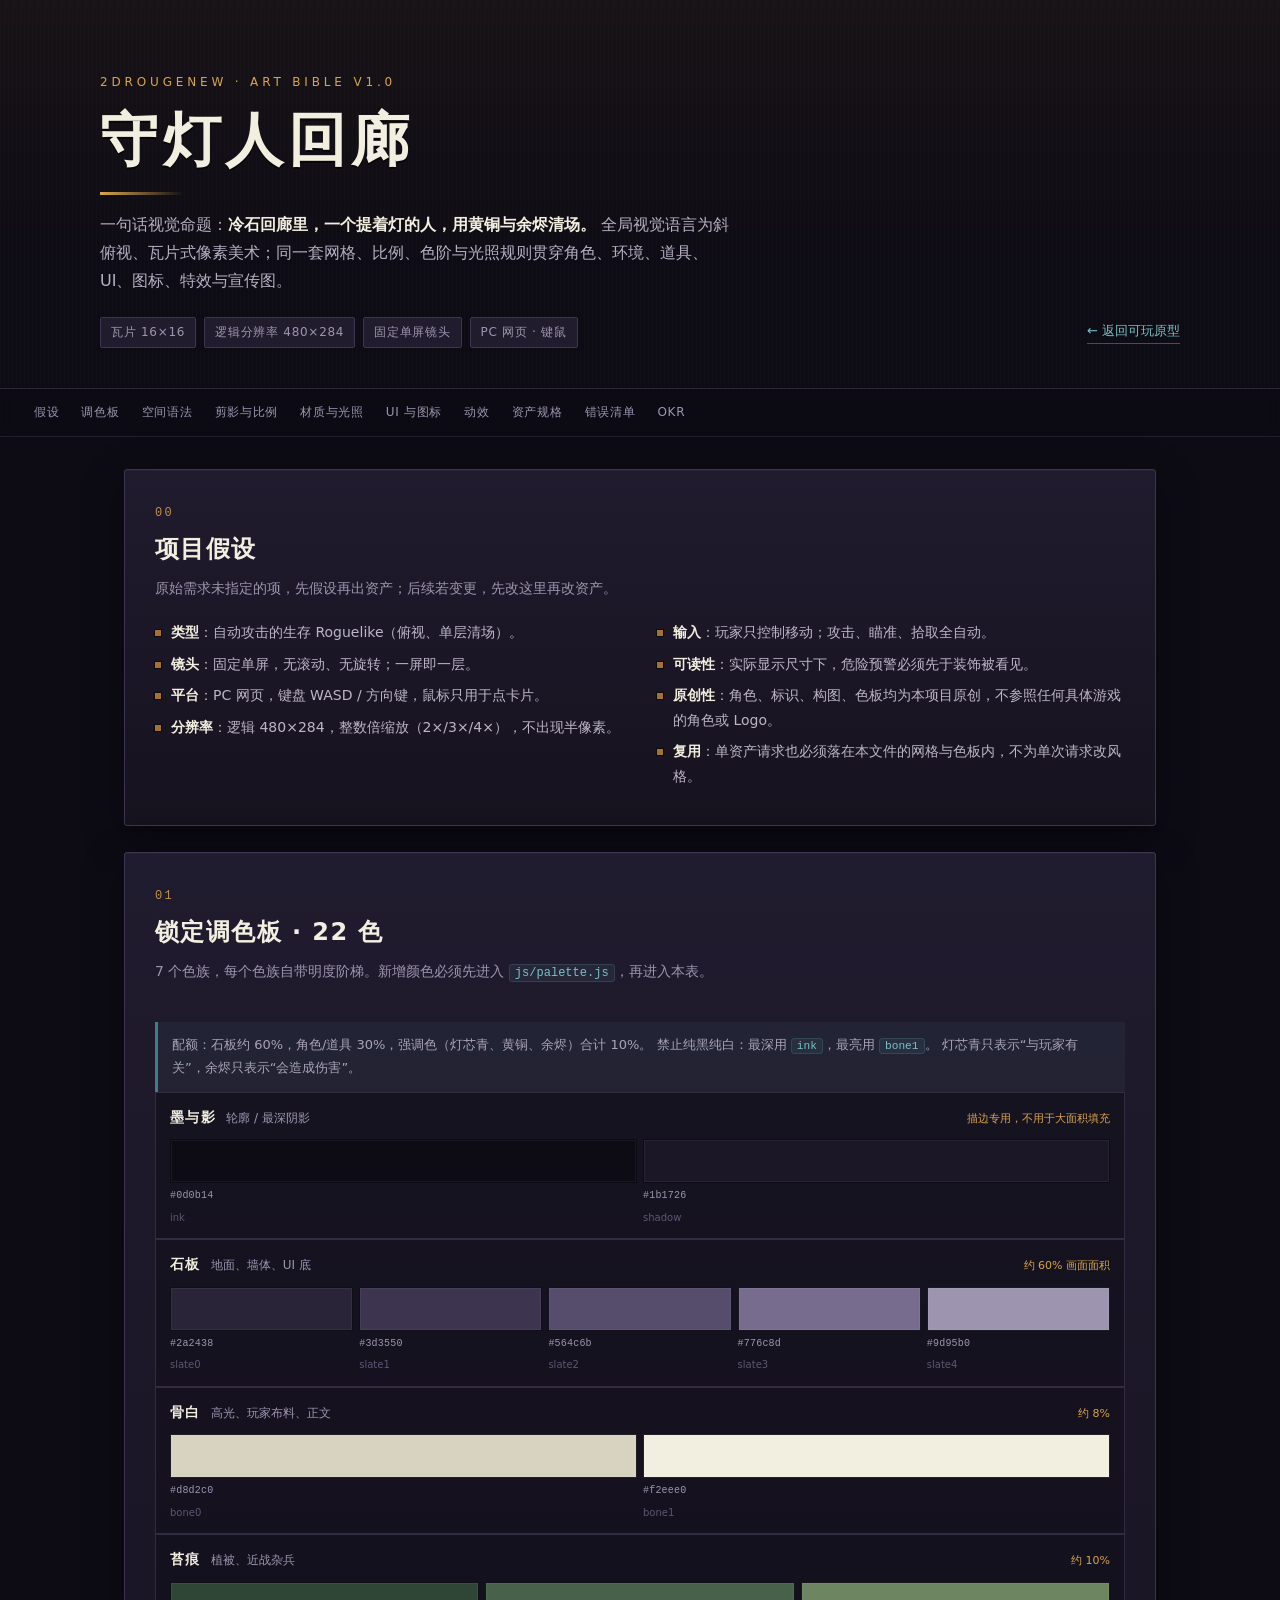
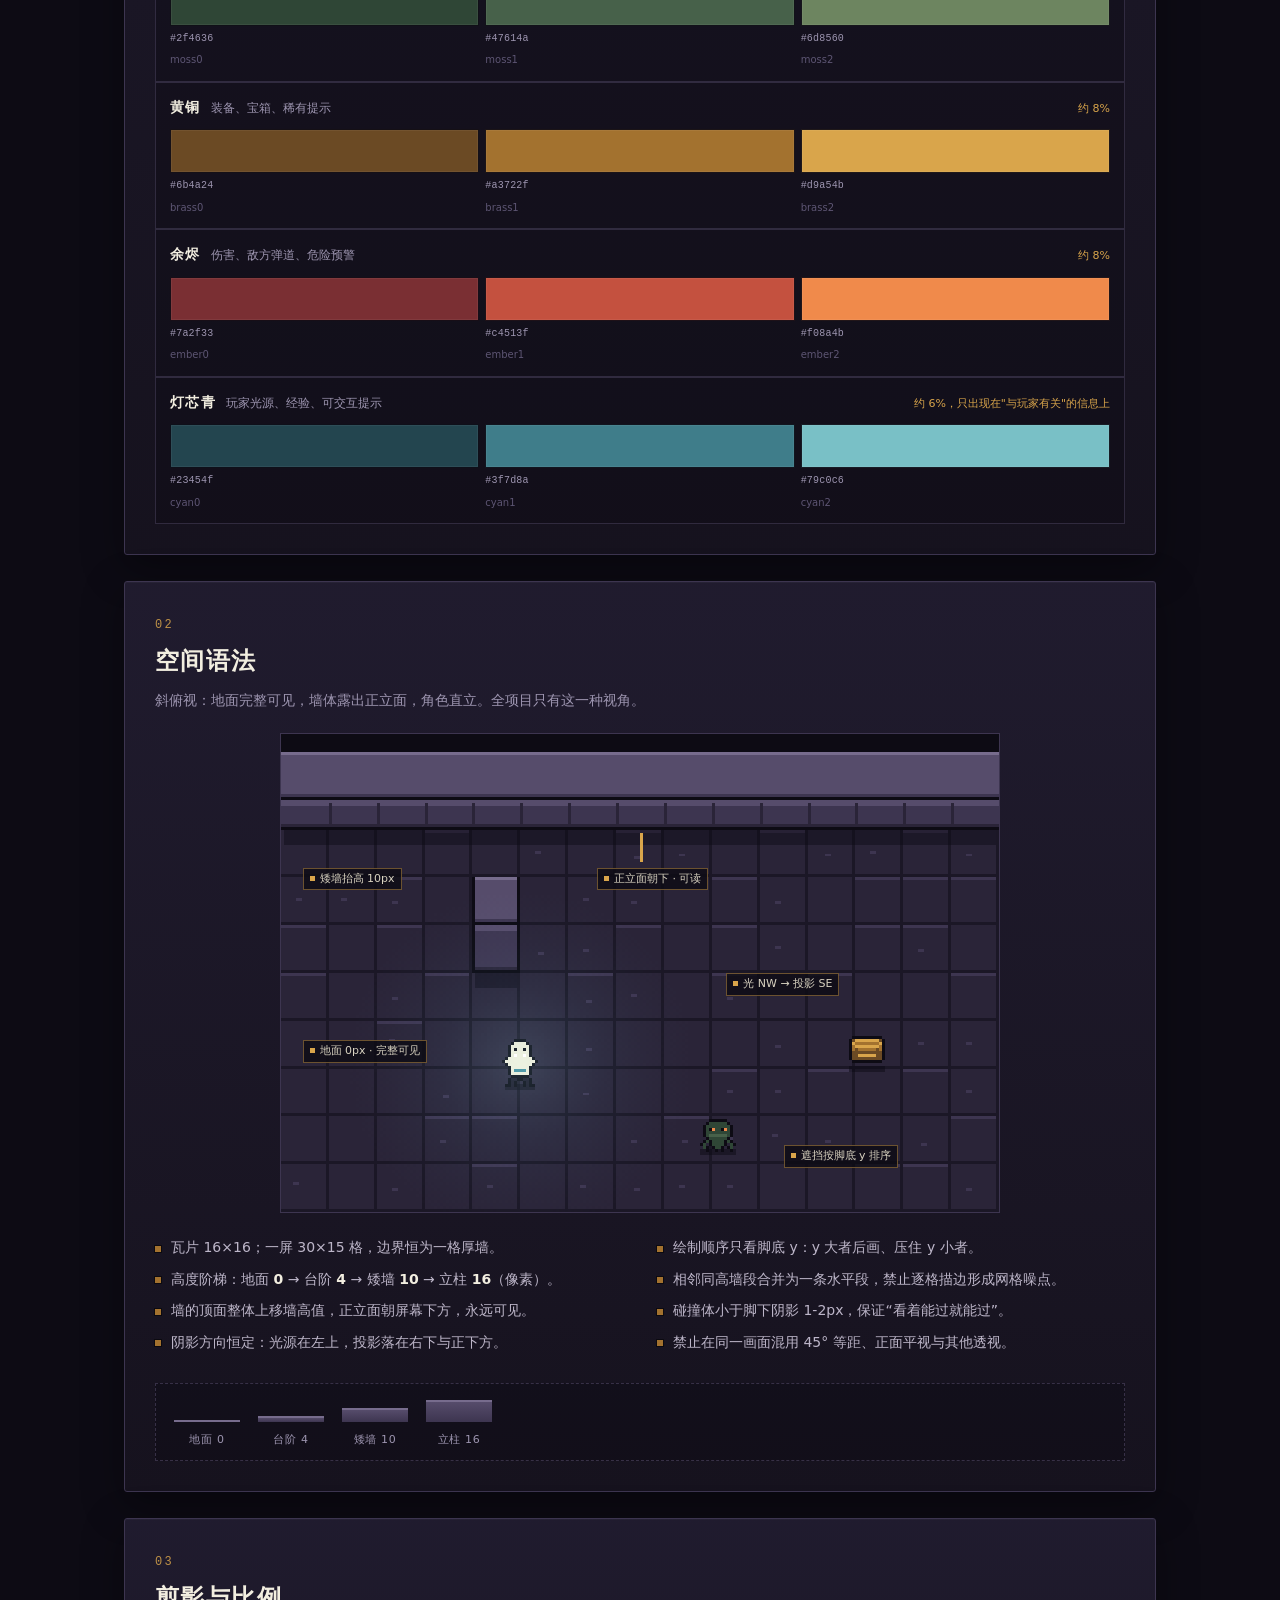
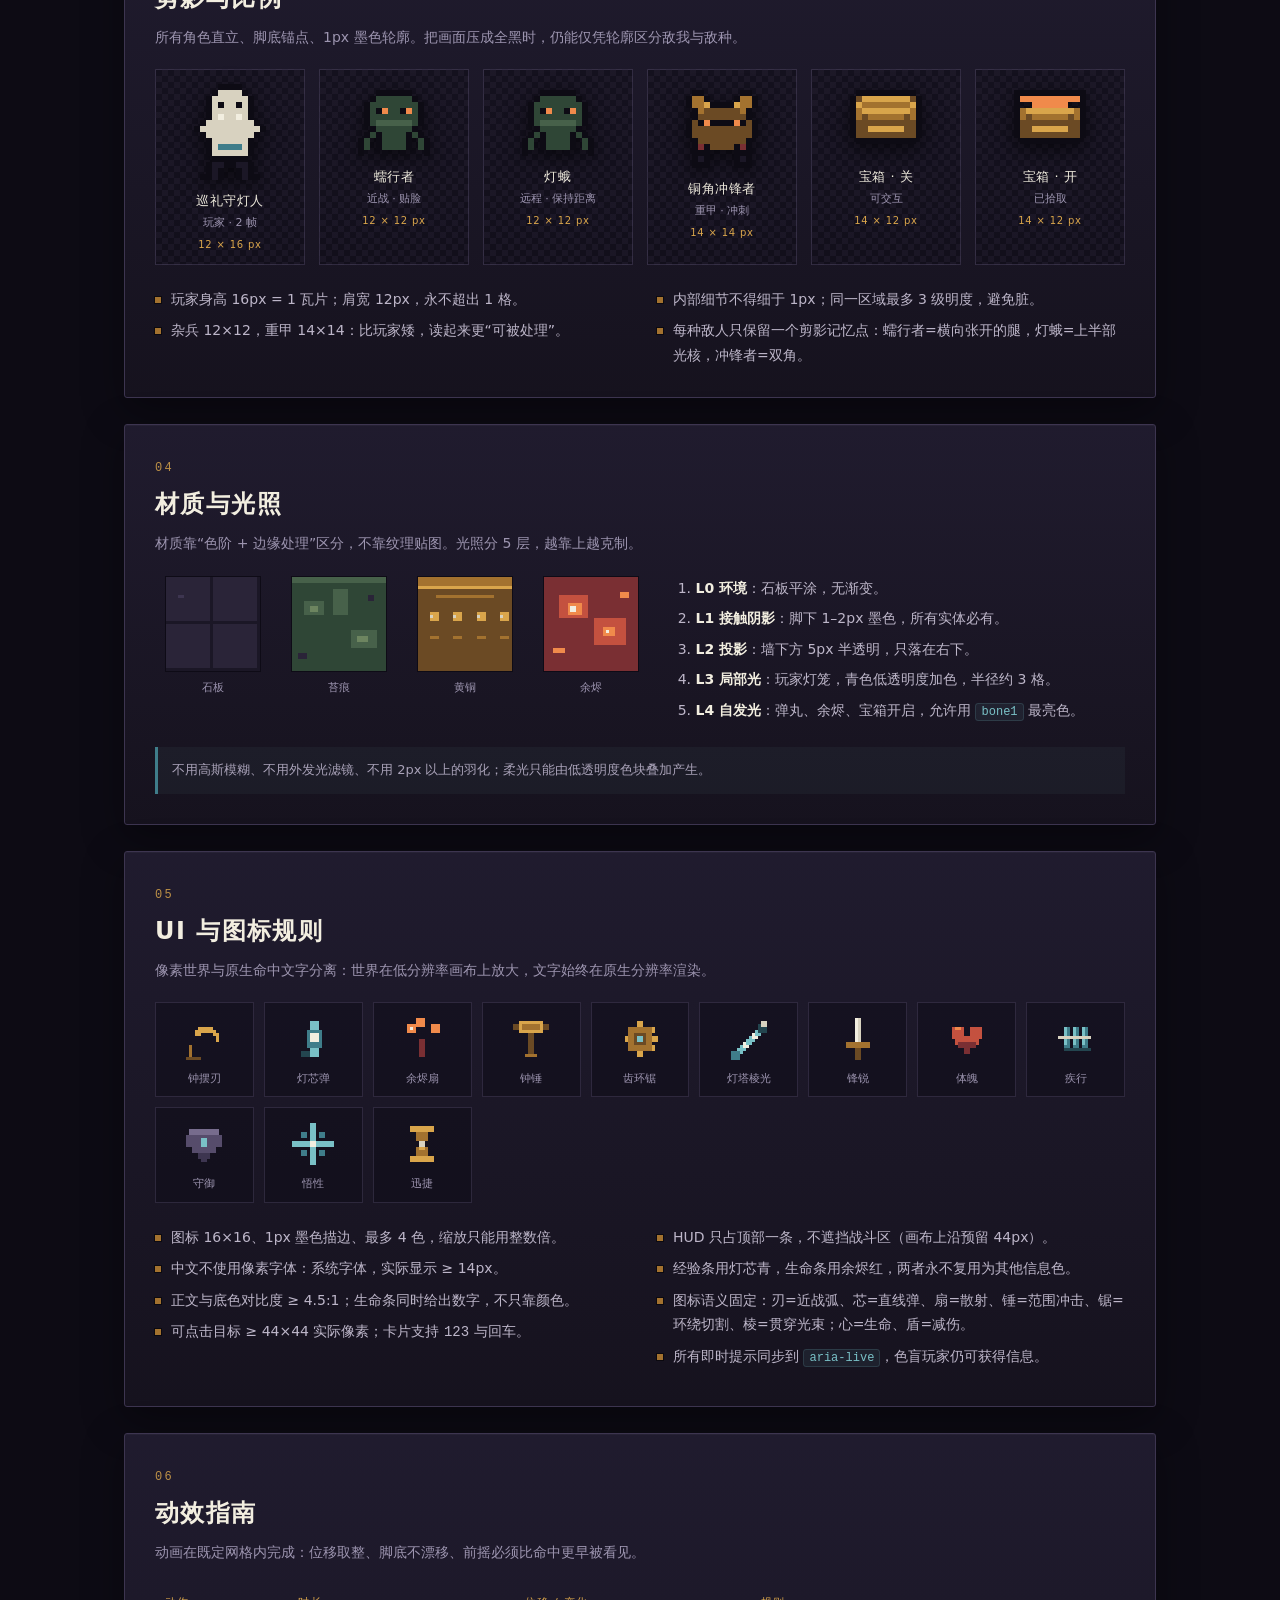
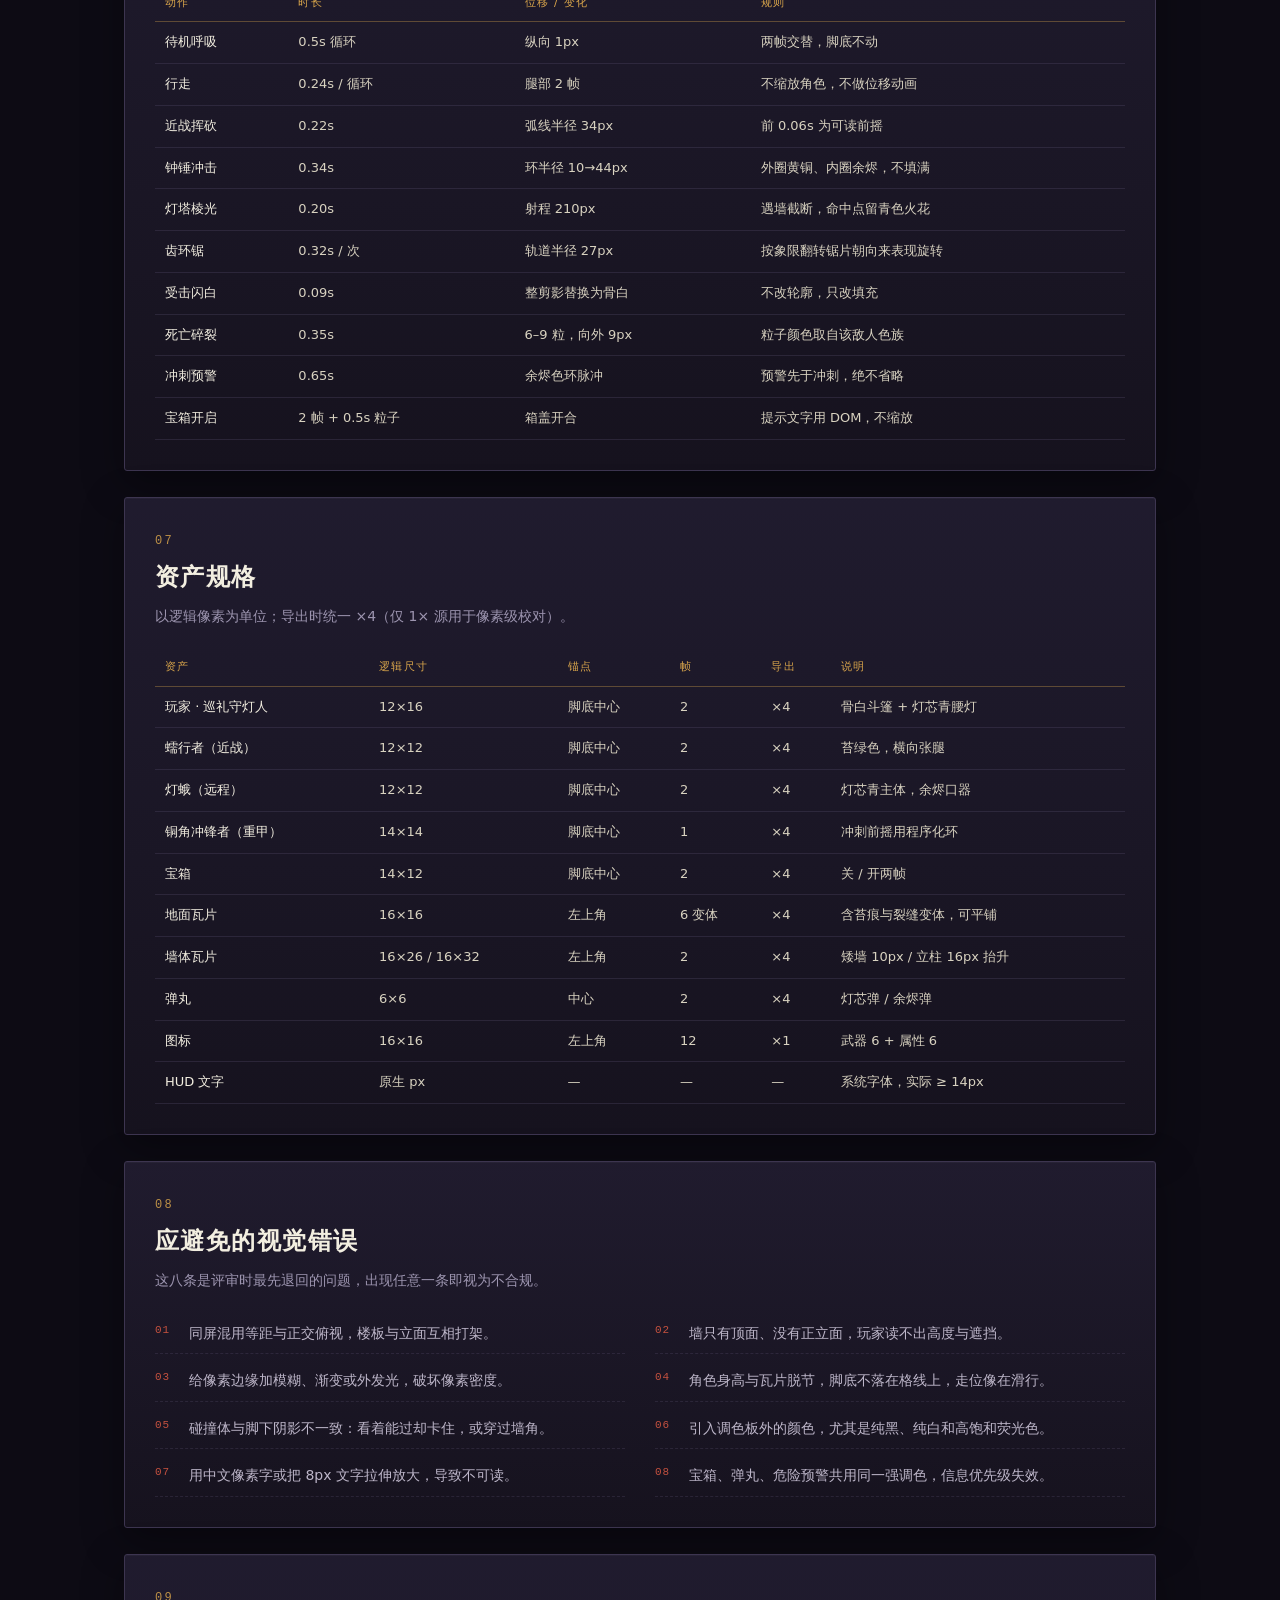
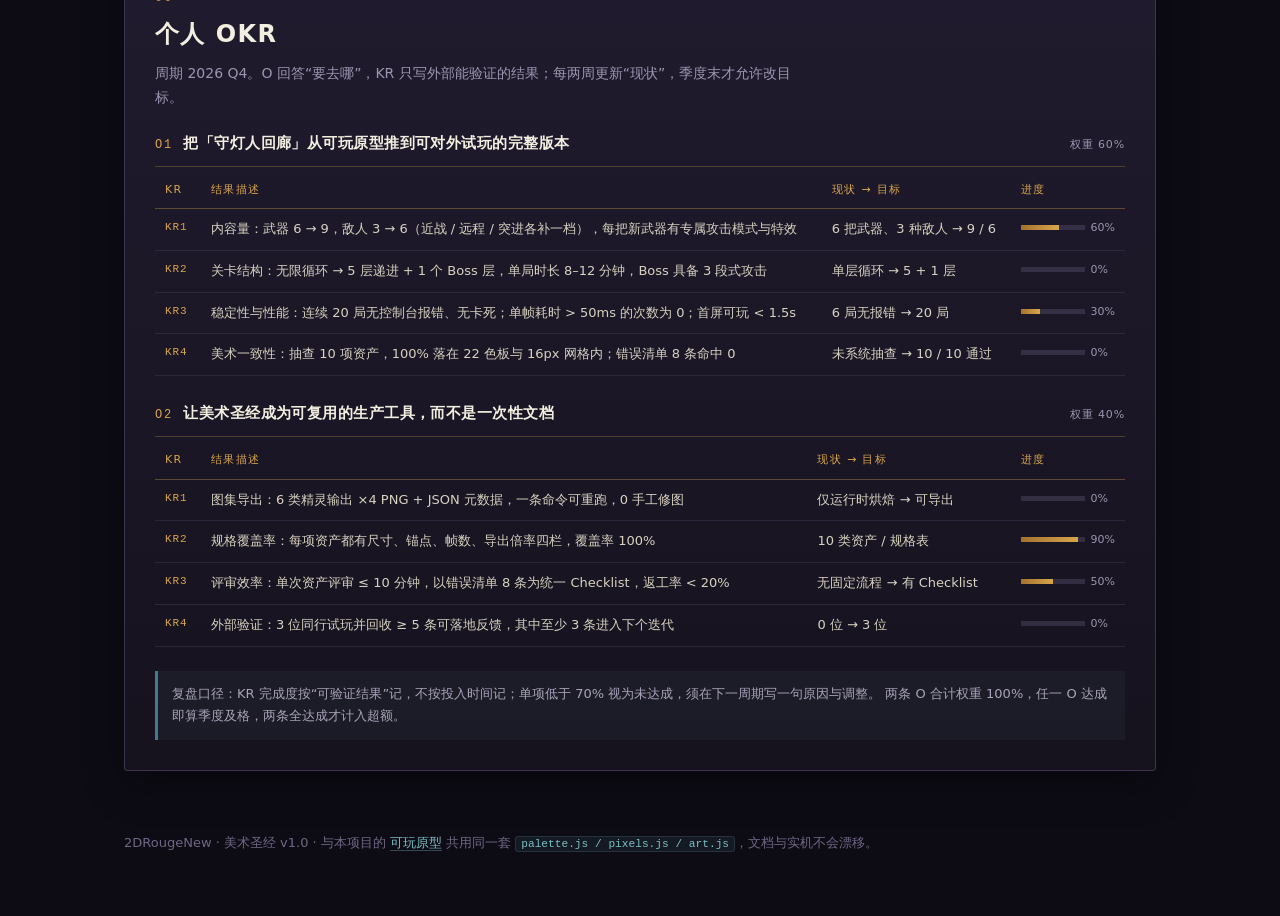
==== art-bible.html @ 60a331b7 "首版：守灯人回廊可玩原型与美术圣经 原生 Canvas 实现的斜俯视像素 Roguelike 原型，含 6 种武器、3 类敌人、 经验三选一、宝箱换武器与清场过关；美术圣经页面与实机共用同一套 pal" ====
<!DOCTYPE html>
<html lang="zh-CN">
<head>
<meta charset="utf-8">
<meta name="viewport" content="width=device-width,initial-scale=1">
<title>2DRougeNew · 美术圣经 v1.0</title>
<link rel="stylesheet" href="bible.css">
</head>
<body>
<header class="hero">
  <div class="hero-inner">
    <p class="eyebrow">2DRougeNew · Art Bible v1.0</p>
    <h1>守灯人回廊</h1>
    <p class="lede">
      一句话视觉命题：<b>冷石回廊里，一个提着灯的人，用黄铜与余烬清场。</b>
      全局视觉语言为斜俯视、瓦片式像素美术；同一套网格、比例、色阶与光照规则贯穿角色、环境、道具、UI、图标、特效与宣传图。
    </p>
    <div class="hero-meta">
      <span>瓦片 16×16</span>
      <span>逻辑分辨率 480×284</span>
      <span>固定单屏镜头</span>
      <span>PC 网页 · 键鼠</span>
      <a href="index.html">← 返回可玩原型</a>
    </div>
  </div>
</header>

<nav class="toc">
  <a href="#assume">假设</a>
  <a href="#palette">调色板</a>
  <a href="#space">空间语法</a>
  <a href="#silhouette">剪影与比例</a>
  <a href="#material">材质与光照</a>
  <a href="#ui">UI 与图标</a>
  <a href="#motion">动效</a>
  <a href="#spec">资产规格</a>
  <a href="#avoid">错误清单</a>
  <a href="#okr">OKR</a>
</nav>

<main>

<section id="assume" class="card">
  <header class="sec-head">
    <span class="num">00</span>
    <h2>项目假设</h2>
    <p>原始需求未指定的项，先假设再出资产；后续若变更，先改这里再改资产。</p>
  </header>
  <div class="grid2">
    <ul class="rules">
      <li><b>类型</b>：自动攻击的生存 Roguelike（俯视、单层清场）。</li>
      <li><b>镜头</b>：固定单屏，无滚动、无旋转；一屏即一层。</li>
      <li><b>平台</b>：PC 网页，键盘 WASD / 方向键，鼠标只用于点卡片。</li>
      <li><b>分辨率</b>：逻辑 480×284，整数倍缩放（2×/3×/4×），不出现半像素。</li>
    </ul>
    <ul class="rules">
      <li><b>输入</b>：玩家只控制移动；攻击、瞄准、拾取全自动。</li>
      <li><b>可读性</b>：实际显示尺寸下，危险预警必须先于装饰被看见。</li>
      <li><b>原创性</b>：角色、标识、构图、色板均为本项目原创，不参照任何具体游戏的角色或 Logo。</li>
      <li><b>复用</b>：单资产请求也必须落在本文件的网格与色板内，不为单次请求改风格。</li>
    </ul>
  </div>
</section>

<section id="palette" class="card">
  <header class="sec-head">
    <span class="num">01</span>
    <h2>锁定调色板 · 22 色</h2>
    <p>7 个色族，每个色族自带明度阶梯。新增颜色必须先进入 <code>js/palette.js</code>，再进入本表。</p>
  </header>
  <div id="palette" class="palette"></div>
  <p class="note">
    配额：石板约 60%，角色/道具 30%，强调色（灯芯青、黄铜、余烬）合计 10%。
    禁止纯黑纯白：最深用 <code>ink</code>，最亮用 <code>bone1</code>。
    灯芯青只表示“与玩家有关”，余烬只表示“会造成伤害”。
  </p>
</section>

<section id="space" class="card">
  <header class="sec-head">
    <span class="num">02</span>
    <h2>空间语法</h2>
    <p>斜俯视：地面完整可见，墙体露出正立面，角色直立。全项目只有这一种视角。</p>
  </header>
  <div class="figure">
    <canvas id="scene" width="240" height="160"></canvas>
    <span class="anno" style="left:3%;top:28%">矮墙抬高 10px</span>
    <span class="anno" style="left:44%;top:28%">正立面朝下 · 可读</span>
    <span class="anno" style="left:62%;top:50%">光 NW → 投影 SE</span>
    <span class="anno" style="left:70%;top:86%">遮挡按脚底 y 排序</span>
    <span class="anno" style="left:3%;top:64%">地面 0px · 完整可见</span>
  </div>
  <div class="grid2">
    <ul class="rules">
      <li>瓦片 16×16；一屏 30×15 格，边界恒为一格厚墙。</li>
      <li>高度阶梯：地面 <b>0</b> → 台阶 <b>4</b> → 矮墙 <b>10</b> → 立柱 <b>16</b>（像素）。</li>
      <li>墙的顶面整体上移墙高值，正立面朝屏幕下方，永远可见。</li>
      <li>阴影方向恒定：光源在左上，投影落在右下与正下方。</li>
    </ul>
    <ul class="rules">
      <li>绘制顺序只看脚底 y：y 大者后画、压住 y 小者。</li>
      <li>相邻同高墙段合并为一条水平段，禁止逐格描边形成网格噪点。</li>
      <li>碰撞体小于脚下阴影 1-2px，保证“看着能过就能过”。</li>
      <li>禁止在同一画面混用 45° 等距、正面平视与其他透视。</li>
    </ul>
  </div>
  <div class="ladder" aria-label="高度阶梯示意">
    <div class="step"><i style="height:2px"></i><b>地面 0</b></div>
    <div class="step"><i style="height:6px"></i><b>台阶 4</b></div>
    <div class="step"><i style="height:14px"></i><b>矮墙 10</b></div>
    <div class="step"><i style="height:22px"></i><b>立柱 16</b></div>
  </div>
</section>

<section id="silhouette" class="card">
  <header class="sec-head">
    <span class="num">03</span>
    <h2>剪影与比例</h2>
    <p>所有角色直立、脚底锚点、1px 墨色轮廓。把画面压成全黑时，仍能仅凭轮廓区分敌我与敌种。</p>
  </header>
  <div id="sprites" class="sprite-grid"></div>
  <ul class="rules two-col">
    <li>玩家身高 16px = 1 瓦片；肩宽 12px，永不超出 1 格。</li>
    <li>杂兵 12×12，重甲 14×14：比玩家矮，读起来更“可被处理”。</li>
    <li>内部细节不得细于 1px；同一区域最多 3 级明度，避免脏。</li>
    <li>每种敌人只保留一个剪影记忆点：蠕行者=横向张开的腿，灯蛾=上半部光核，冲锋者=双角。</li>
  </ul>
</section>

<section id="material" class="card">
  <header class="sec-head">
    <span class="num">04</span>
    <h2>材质与光照</h2>
    <p>材质靠“色阶 + 边缘处理”区分，不靠纹理贴图。光照分 5 层，越靠上越克制。</p>
  </header>
  <div class="mat-row">
    <div id="materials" class="mat-grid"></div>
    <ol class="light-stack">
      <li><b>L0 环境</b>：石板平涂，无渐变。</li>
      <li><b>L1 接触阴影</b>：脚下 1–2px 墨色，所有实体必有。</li>
      <li><b>L2 投影</b>：墙下方 5px 半透明，只落在右下。</li>
      <li><b>L3 局部光</b>：玩家灯笼，青色低透明度加色，半径约 3 格。</li>
      <li><b>L4 自发光</b>：弹丸、余烬、宝箱开启，允许用 <code>bone1</code> 最亮色。</li>
    </ol>
  </div>
  <p class="note">不用高斯模糊、不用外发光滤镜、不用 2px 以上的羽化；柔光只能由低透明度色块叠加产生。</p>
</section>

<section id="ui" class="card">
  <header class="sec-head">
    <span class="num">05</span>
    <h2>UI 与图标规则</h2>
    <p>像素世界与原生命中文字分离：世界在低分辨率画布上放大，文字始终在原生分辨率渲染。</p>
  </header>
  <div id="icons" class="icon-grid"></div>
  <div class="grid2">
    <ul class="rules">
      <li>图标 16×16、1px 墨色描边、最多 4 色，缩放只能用整数倍。</li>
      <li>中文不使用像素字体：系统字体，实际显示 ≥ 14px。</li>
      <li>正文与底色对比度 ≥ 4.5:1；生命条同时给出数字，不只靠颜色。</li>
      <li>可点击目标 ≥ 44×44 实际像素；卡片支持 <kbd>1</kbd><kbd>2</kbd><kbd>3</kbd> 与回车。</li>
    </ul>
    <ul class="rules">
      <li>HUD 只占顶部一条，不遮挡战斗区（画布上沿预留 44px）。</li>
      <li>经验条用灯芯青，生命条用余烬红，两者永不复用为其他信息色。</li>
      <li>图标语义固定：刃=近战弧、芯=直线弹、扇=散射、锤=范围冲击、锯=环绕切割、棱=贯穿光束；心=生命、盾=减伤。</li>
      <li>所有即时提示同步到 <code>aria-live</code>，色盲玩家仍可获得信息。</li>
    </ul>
  </div>
</section>

<section id="motion" class="card">
  <header class="sec-head">
    <span class="num">06</span>
    <h2>动效指南</h2>
    <p>动画在既定网格内完成：位移取整、脚底不漂移、前摇必须比命中更早被看见。</p>
  </header>
  <table class="tbl">
    <thead><tr><th>动作</th><th>时长</th><th>位移 / 变化</th><th>规则</th></tr></thead>
    <tbody>
      <tr><td>待机呼吸</td><td>0.5s 循环</td><td>纵向 1px</td><td>两帧交替，脚底不动</td></tr>
      <tr><td>行走</td><td>0.24s / 循环</td><td>腿部 2 帧</td><td>不缩放角色，不做位移动画</td></tr>
      <tr><td>近战挥砍</td><td>0.22s</td><td>弧线半径 34px</td><td>前 0.06s 为可读前摇</td></tr>
      <tr><td>钟锤冲击</td><td>0.34s</td><td>环半径 10→44px</td><td>外圈黄铜、内圈余烬，不填满</td></tr>
      <tr><td>灯塔棱光</td><td>0.20s</td><td>射程 210px</td><td>遇墙截断，命中点留青色火花</td></tr>
      <tr><td>齿环锯</td><td>0.32s / 次</td><td>轨道半径 27px</td><td>按象限翻转锯片朝向来表现旋转</td></tr>
      <tr><td>受击闪白</td><td>0.09s</td><td>整剪影替换为骨白</td><td>不改轮廓，只改填充</td></tr>
      <tr><td>死亡碎裂</td><td>0.35s</td><td>6–9 粒，向外 9px</td><td>粒子颜色取自该敌人色族</td></tr>
      <tr><td>冲刺预警</td><td>0.65s</td><td>余烬色环脉冲</td><td>预警先于冲刺，绝不省略</td></tr>
      <tr><td>宝箱开启</td><td>2 帧 + 0.5s 粒子</td><td>箱盖开合</td><td>提示文字用 DOM，不缩放</td></tr>
    </tbody>
  </table>
</section>

<section id="spec" class="card">
  <header class="sec-head">
    <span class="num">07</span>
    <h2>资产规格</h2>
    <p>以逻辑像素为单位；导出时统一 ×4（仅 1× 源用于像素级校对）。</p>
  </header>
  <table class="tbl">
    <thead><tr><th>资产</th><th>逻辑尺寸</th><th>锚点</th><th>帧</th><th>导出</th><th>说明</th></tr></thead>
    <tbody>
      <tr><td>玩家 · 巡礼守灯人</td><td>12×16</td><td>脚底中心</td><td>2</td><td>×4</td><td>骨白斗篷 + 灯芯青腰灯</td></tr>
      <tr><td>蠕行者（近战）</td><td>12×12</td><td>脚底中心</td><td>2</td><td>×4</td><td>苔绿色，横向张腿</td></tr>
      <tr><td>灯蛾（远程）</td><td>12×12</td><td>脚底中心</td><td>2</td><td>×4</td><td>灯芯青主体，余烬口器</td></tr>
      <tr><td>铜角冲锋者（重甲）</td><td>14×14</td><td>脚底中心</td><td>1</td><td>×4</td><td>冲刺前摇用程序化环</td></tr>
      <tr><td>宝箱</td><td>14×12</td><td>脚底中心</td><td>2</td><td>×4</td><td>关 / 开两帧</td></tr>
      <tr><td>地面瓦片</td><td>16×16</td><td>左上角</td><td>6 变体</td><td>×4</td><td>含苔痕与裂缝变体，可平铺</td></tr>
      <tr><td>墙体瓦片</td><td>16×26 / 16×32</td><td>左上角</td><td>2</td><td>×4</td><td>矮墙 10px / 立柱 16px 抬升</td></tr>
      <tr><td>弹丸</td><td>6×6</td><td>中心</td><td>2</td><td>×4</td><td>灯芯弹 / 余烬弹</td></tr>
      <tr><td>图标</td><td>16×16</td><td>左上角</td><td>12</td><td>×1</td><td>武器 6 + 属性 6</td></tr>
      <tr><td>HUD 文字</td><td>原生 px</td><td>—</td><td>—</td><td>—</td><td>系统字体，实际 ≥ 14px</td></tr>
    </tbody>
  </table>
</section>

<section id="avoid" class="card">
  <header class="sec-head">
    <span class="num">08</span>
    <h2>应避免的视觉错误</h2>
    <p>这八条是评审时最先退回的问题，出现任意一条即视为不合规。</p>
  </header>
  <ol class="bad">
    <li>同屏混用等距与正交俯视，楼板与立面互相打架。</li>
    <li>墙只有顶面、没有正立面，玩家读不出高度与遮挡。</li>
    <li>给像素边缘加模糊、渐变或外发光，破坏像素密度。</li>
    <li>角色身高与瓦片脱节，脚底不落在格线上，走位像在滑行。</li>
    <li>碰撞体与脚下阴影不一致：看着能过却卡住，或穿过墙角。</li>
    <li>引入调色板外的颜色，尤其是纯黑、纯白和高饱和荧光色。</li>
    <li>用中文像素字或把 8px 文字拉伸放大，导致不可读。</li>
    <li>宝箱、弹丸、危险预警共用同一强调色，信息优先级失效。</li>
  </ol>
</section>

<section id="okr" class="card">
  <header class="sec-head">
    <span class="num">09</span>
    <h2>个人 OKR</h2>
    <p>周期 2026 Q4。O 回答“要去哪”，KR 只写外部能验证的结果；每两周更新“现状”，季度末才允许改目标。</p>
  </header>

  <div class="okr">
    <div class="okr-head">
      <span class="okr-o">O1</span>
      <h3>把「守灯人回廊」从可玩原型推到可对外试玩的完整版本</h3>
      <span class="okr-w">权重 60%</span>
    </div>
    <table class="tbl">
      <thead><tr><th>KR</th><th>结果描述</th><th>现状 → 目标</th><th>进度</th></tr></thead>
      <tbody>
        <tr>
          <td>KR1</td>
          <td>内容量：武器 6 → 9，敌人 3 → 6（近战 / 远程 / 突进各补一档），每把新武器有专属攻击模式与特效</td>
          <td>6 把武器、3 种敌人 → 9 / 6</td>
          <td><span class="bar"><i style="width:60%"></i></span>60%</td>
        </tr>
        <tr>
          <td>KR2</td>
          <td>关卡结构：无限循环 → 5 层递进 + 1 个 Boss 层，单局时长 8–12 分钟，Boss 具备 3 段式攻击</td>
          <td>单层循环 → 5 + 1 层</td>
          <td><span class="bar"><i style="width:0%"></i></span>0%</td>
        </tr>
        <tr>
          <td>KR3</td>
          <td>稳定性与性能：连续 20 局无控制台报错、无卡死；单帧耗时 &gt; 50ms 的次数为 0；首屏可玩 &lt; 1.5s</td>
          <td>6 局无报错 → 20 局</td>
          <td><span class="bar"><i style="width:30%"></i></span>30%</td>
        </tr>
        <tr>
          <td>KR4</td>
          <td>美术一致性：抽查 10 项资产，100% 落在 22 色板与 16px 网格内；错误清单 8 条命中 0</td>
          <td>未系统抽查 → 10 / 10 通过</td>
          <td><span class="bar"><i style="width:0%"></i></span>0%</td>
        </tr>
      </tbody>
    </table>
  </div>

  <div class="okr">
    <div class="okr-head">
      <span class="okr-o">O2</span>
      <h3>让美术圣经成为可复用的生产工具，而不是一次性文档</h3>
      <span class="okr-w">权重 40%</span>
    </div>
    <table class="tbl">
      <thead><tr><th>KR</th><th>结果描述</th><th>现状 → 目标</th><th>进度</th></tr></thead>
      <tbody>
        <tr>
          <td>KR1</td>
          <td>图集导出：6 类精灵输出 ×4 PNG + JSON 元数据，一条命令可重跑，0 手工修图</td>
          <td>仅运行时烘焙 → 可导出</td>
          <td><span class="bar"><i style="width:0%"></i></span>0%</td>
        </tr>
        <tr>
          <td>KR2</td>
          <td>规格覆盖率：每项资产都有尺寸、锚点、帧数、导出倍率四栏，覆盖率 100%</td>
          <td>10 类资产 / 规格表</td>
          <td><span class="bar"><i style="width:90%"></i></span>90%</td>
        </tr>
        <tr>
          <td>KR3</td>
          <td>评审效率：单次资产评审 ≤ 10 分钟，以错误清单 8 条为统一 Checklist，返工率 &lt; 20%</td>
          <td>无固定流程 → 有 Checklist</td>
          <td><span class="bar"><i style="width:50%"></i></span>50%</td>
        </tr>
        <tr>
          <td>KR4</td>
          <td>外部验证：3 位同行试玩并回收 ≥ 5 条可落地反馈，其中至少 3 条进入下个迭代</td>
          <td>0 位 → 3 位</td>
          <td><span class="bar"><i style="width:0%"></i></span>0%</td>
        </tr>
      </tbody>
    </table>
  </div>

  <p class="note">
    复盘口径：KR 完成度按“可验证结果”记，不按投入时间记；单项低于 70% 视为未达成，须在下一周期写一句原因与调整。
    两条 O 合计权重 100%，任一 O 达成即算季度及格，两条全达成才计入超额。
  </p>
</section>

</main>

<footer class="foot">
  <p>2DRougeNew · 美术圣经 v1.0 · 与本项目的 <a href="index.html">可玩原型</a> 共用同一套 <code>palette.js / pixels.js / art.js</code>，文档与实机不会漂移。</p>
</footer>

<script src="js/palette.js"></script>
<script src="js/pixels.js"></script>
<script src="js/art.js"></script>
<script src="js/bible.js"></script>
</body>
</html>
---- bible.css ----
/* 2DRougeNew · 美术圣经样式 */
:root {
  --ink: #0d0b14;
  --shadow: #1b1726;
  --slate0: #2a2438;
  --slate1: #3d3550;
  --slate2: #564c6b;
  --slate3: #776c8d;
  --slate4: #9d95b0;
  --bone0: #d8d2c0;
  --bone1: #f2eee0;
  --moss2: #6d8560;
  --brass0: #6b4a24;
  --brass1: #a3722f;
  --brass2: #d9a54b;
  --ember1: #c4513f;
  --ember2: #f08a4b;
  --cyan1: #3f7d8a;
  --cyan2: #79c0c6;
}

* { box-sizing: border-box; }

html { scroll-behavior: smooth; }

body {
  margin: 0;
  background:
    radial-gradient(1100px 620px at 22% -8%, #241f33 0%, rgba(13, 11, 20, 0) 60%),
    var(--ink);
  color: var(--bone0);
  font-family: "Noto Sans SC", "Microsoft YaHei", "PingFang SC", system-ui, sans-serif;
  font-size: 15px;
  line-height: 1.75;
  -webkit-font-smoothing: antialiased;
}

code {
  font-family: ui-monospace, "SFMono-Regular", Menlo, monospace;
  font-size: 0.86em;
  padding: 1px 5px;
  color: var(--cyan2);
  background: rgba(121, 192, 198, 0.08);
  border: 1px solid rgba(121, 192, 198, 0.16);
  border-radius: 3px;
}

/* ---------------- 头部 ---------------- */
.hero {
  padding: 72px 24px 40px;
  border-bottom: 1px solid rgba(86, 76, 107, 0.35);
  background:
    linear-gradient(180deg, rgba(107, 74, 36, 0.12), rgba(13, 11, 20, 0) 70%),
    repeating-linear-gradient(90deg, rgba(255, 255, 255, 0.012) 0 1px, transparent 1px 4px);
}
.hero-inner { max-width: 1080px; margin: 0 auto; }

.eyebrow {
  margin: 0 0 14px;
  font-size: 12px;
  letter-spacing: 0.32em;
  text-transform: uppercase;
  color: var(--brass2);
}

.hero h1 {
  margin: 0 0 16px;
  font-size: clamp(34px, 6vw, 58px);
  line-height: 1.15;
  letter-spacing: 0.08em;
  color: var(--bone1);
  text-shadow: 0 2px 0 rgba(0, 0, 0, 0.6);
}
.hero h1::after {
  content: "";
  display: block;
  width: 84px;
  height: 3px;
  margin-top: 18px;
  background: linear-gradient(90deg, var(--brass2), rgba(217, 165, 75, 0));
}

.lede {
  max-width: 62ch;
  margin: 0 0 22px;
  font-size: 16px;
  color: #b7b0c4;
}
.lede b { color: var(--bone1); font-weight: 600; }

.hero-meta {
  display: flex;
  flex-wrap: wrap;
  gap: 8px;
  align-items: center;
}
.hero-meta span {
  padding: 4px 10px;
  font-size: 12px;
  letter-spacing: 0.06em;
  color: var(--slate4);
  background: rgba(42, 36, 56, 0.7);
  border: 1px solid var(--slate1);
  border-radius: 2px;
}
.hero-meta a {
  margin-left: auto;
  font-size: 13px;
  color: var(--cyan2);
  text-decoration: none;
  border-bottom: 1px solid rgba(121, 192, 198, 0.4);
}
.hero-meta a:hover { color: var(--bone1); }

/* ---------------- 目录 ---------------- */
.toc {
  position: sticky;
  top: 0;
  z-index: 10;
  display: flex;
  flex-wrap: wrap;
  gap: 2px;
  padding: 10px 24px;
  background: rgba(13, 11, 20, 0.92);
  border-bottom: 1px solid rgba(86, 76, 107, 0.3);
  backdrop-filter: blur(6px);
}
.toc a {
  padding: 3px 10px;
  font-size: 12px;
  letter-spacing: 0.06em;
  color: var(--slate4);
  text-decoration: none;
  border-radius: 2px;
}
.toc a:hover { color: var(--bone1); background: rgba(86, 76, 107, 0.25); }

/* ---------------- 章节 ---------------- */
main {
  max-width: 1080px;
  margin: 0 auto;
  padding: 32px 24px 12px;
}

.card {
  position: relative;
  margin: 0 0 26px;
  padding: 28px 30px 30px;
  background: linear-gradient(180deg, rgba(34, 29, 49, 0.9), rgba(23, 19, 31, 0.9));
  border: 1px solid var(--slate1);
  border-radius: 3px;
  box-shadow: inset 0 1px 0 rgba(255, 255, 255, 0.03), 0 12px 40px rgba(0, 0, 0, 0.35);
}

.sec-head { margin-bottom: 20px; }
.sec-head .num {
  display: inline-block;
  margin-bottom: 4px;
  font-family: ui-monospace, Menlo, monospace;
  font-size: 12px;
  letter-spacing: 0.2em;
  color: var(--brass2);
  opacity: 0.85;
}
.sec-head h2 {
  margin: 0 0 6px;
  font-size: 24px;
  letter-spacing: 0.06em;
  color: var(--bone1);
}
.sec-head p { margin: 0; font-size: 14px; color: var(--slate4); max-width: 74ch; }

.grid2 {
  display: grid;
  grid-template-columns: 1fr 1fr;
  gap: 8px 34px;
}

.rules {
  margin: 0;
  padding: 0;
  list-style: none;
  font-size: 14px;
}
.rules li {
  position: relative;
  padding-left: 16px;
  margin-bottom: 7px;
  color: #bdb6c9;
}
.rules li::before {
  content: "";
  position: absolute;
  left: 0;
  top: 0.72em;
  width: 6px;
  height: 6px;
  background: var(--brass1);
  box-shadow: 0 0 0 1px rgba(0, 0, 0, 0.5);
}
.rules b { color: var(--bone1); font-weight: 600; }
.rules.two-col { columns: 2; column-gap: 34px; }
.rules.two-col li { break-inside: avoid; }

.note {
  margin: 18px 0 0;
  padding: 12px 14px;
  font-size: 13px;
  color: #a9a2b8;
  background: rgba(121, 192, 198, 0.05);
  border-left: 3px solid var(--cyan1);
}

/* ---------------- 调色板 ---------------- */
.palette { display: grid; grid-template-columns: 1fr 1fr; gap: 18px 26px; }

.pal-group {
  padding: 12px 14px;
  background: rgba(13, 11, 20, 0.42);
  border: 1px solid rgba(86, 76, 107, 0.45);
}
.pal-head { display: flex; align-items: baseline; gap: 10px; flex-wrap: wrap; margin-bottom: 10px; }
.pal-head h3 { margin: 0; font-size: 14px; letter-spacing: 0.1em; color: var(--bone1); }
.pal-head p { margin: 0; font-size: 12px; color: var(--slate4); }
.pal-head span { margin-left: auto; font-size: 11px; color: var(--brass2); }

.pal-row { display: flex; gap: 6px; flex-wrap: wrap; }
.swatch {
  flex: 1 1 0;
  min-width: 52px;
  display: flex;
  flex-direction: column;
  gap: 4px;
}
.swatch .chipc {
  display: block;
  height: 44px;
  border: 1px solid rgba(13, 11, 20, 0.9);
  box-shadow: inset 0 0 0 1px rgba(255, 255, 255, 0.05);
}
.swatch code {
  padding: 0;
  border: 0;
  background: none;
  font-size: 10px;
  color: var(--slate4);
  letter-spacing: 0.02em;
}
.swatch em { font-style: normal; font-size: 10px; color: #5d5573; }

/* ---------------- 空间语法图 ---------------- */
.figure {
  position: relative;
  max-width: 720px;
  margin: 0 auto 22px;
  border: 1px solid var(--slate1);
  background: var(--ink);
  overflow: hidden;
}
.figure canvas {
  display: block;
  width: 100%;
  height: auto;
  image-rendering: pixelated;
}
.anno {
  position: absolute;
  padding: 2px 6px;
  font-size: 11px;
  line-height: 1.5;
  white-space: nowrap;
  color: var(--bone0);
  background: rgba(13, 11, 20, 0.82);
  border: 1px solid rgba(217, 165, 75, 0.45);
  pointer-events: none;
}
.anno::before {
  content: "";
  display: inline-block;
  width: 5px;
  height: 5px;
  margin-right: 5px;
  vertical-align: 1px;
  background: var(--brass2);
}

.ladder {
  display: flex;
  gap: 18px;
  align-items: flex-end;
  margin-top: 22px;
  padding: 16px 18px 10px;
  background: rgba(13, 11, 20, 0.42);
  border: 1px dashed rgba(86, 76, 107, 0.55);
}
.ladder .step { display: flex; flex-direction: column; align-items: center; gap: 8px; }
.ladder .step i {
  display: block;
  width: 66px;
  background: linear-gradient(180deg, var(--slate2), var(--slate1));
  border-top: 2px solid var(--slate3);
}
.ladder .step b { font-size: 11px; font-weight: 400; color: var(--slate4); letter-spacing: 0.06em; }

/* ---------------- 剪影 ---------------- */
.sprite-grid {
  display: grid;
  grid-template-columns: repeat(auto-fill, minmax(150px, 1fr));
  gap: 14px;
  margin-bottom: 22px;
}
.sprite-card {
  padding: 14px 12px 10px;
  text-align: center;
  background:
    repeating-conic-gradient(rgba(86, 76, 107, 0.12) 0% 25%, transparent 0% 50%) 0 0 / 12px 12px,
    rgba(13, 11, 20, 0.5);
  border: 1px solid rgba(86, 76, 107, 0.45);
}
.sprite-card canvas {
  display: block;
  margin: 0 auto 10px;
  image-rendering: pixelated;
  filter: drop-shadow(0 6px 10px rgba(0, 0, 0, 0.55));
}
.sprite-card .name { display: block; font-size: 13px; color: var(--bone1); letter-spacing: 0.04em; }
.sprite-card .meta { display: block; font-size: 11px; color: var(--slate4); }
.sprite-card .pix { display: block; margin-top: 4px; font-size: 10px; color: var(--brass2); letter-spacing: 0.08em; }

/* ---------------- 材质 ---------------- */
.mat-row { display: grid; grid-template-columns: 1.1fr 1fr; gap: 26px; align-items: start; }
.mat-grid { display: grid; grid-template-columns: repeat(4, 1fr); gap: 10px; }
.mat {
  display: flex;
  flex-direction: column;
  gap: 6px;
  align-items: center;
  font-size: 11px;
  color: var(--slate4);
}
.mat canvas {
  width: 96px;
  max-width: 100%;
  height: auto;
  image-rendering: pixelated;
  border: 1px solid rgba(13, 11, 20, 0.9);
  box-shadow: inset 0 0 0 1px rgba(255, 255, 255, 0.04);
}
.light-stack { margin: 0; padding-left: 20px; font-size: 14px; color: #bdb6c9; }
.light-stack li { margin-bottom: 6px; }
.light-stack b { color: var(--bone1); font-weight: 600; }

/* ---------------- 图标 ---------------- */
.icon-grid {
  display: grid;
  grid-template-columns: repeat(auto-fill, minmax(96px, 1fr));
  gap: 10px;
  margin-bottom: 22px;
}
.icon-cell {
  display: flex;
  flex-direction: column;
  align-items: center;
  gap: 6px;
  padding: 12px 6px 8px;
  background: rgba(13, 11, 20, 0.45);
  border: 1px solid rgba(86, 76, 107, 0.4);
}
.icon-cell canvas { width: 48px; height: 48px; image-rendering: pixelated; }
.icon-cell span { font-size: 11px; color: var(--slate4); }

/* ---------------- 表格 ---------------- */
.tbl {
  width: 100%;
  border-collapse: collapse;
  font-size: 13px;
}
.tbl th, .tbl td {
  padding: 9px 10px;
  text-align: left;
  border-bottom: 1px solid rgba(86, 76, 107, 0.32);
  vertical-align: top;
}
.tbl thead th {
  font-size: 11px;
  font-weight: 500;
  letter-spacing: 0.12em;
  text-transform: uppercase;
  color: var(--brass2);
  border-bottom: 1px solid rgba(217, 165, 75, 0.35);
}
.tbl tbody tr:hover { background: rgba(86, 76, 107, 0.12); }
.tbl td:first-child { color: var(--bone1); }

/* ---------------- 错误清单 ---------------- */
.bad {
  margin: 0;
  padding: 0;
  list-style: none;
  counter-reset: bad;
  display: grid;
  grid-template-columns: 1fr 1fr;
  gap: 6px 30px;
}
.bad li {
  counter-increment: bad;
  position: relative;
  padding: 8px 0 8px 34px;
  font-size: 14px;
  color: #bdb6c9;
  border-bottom: 1px dashed rgba(86, 76, 107, 0.3);
}
.bad li::before {
  content: counter(bad, decimal-leading-zero);
  position: absolute;
  left: 0;
  top: 8px;
  font-family: ui-monospace, Menlo, monospace;
  font-size: 11px;
  color: var(--ember1);
  letter-spacing: 0.08em;
}

/* ---------------- OKR ---------------- */
.okr { margin-bottom: 24px; }
.okr-head {
  display: flex;
  flex-wrap: wrap;
  align-items: baseline;
  gap: 10px;
  padding-bottom: 10px;
  border-bottom: 1px solid rgba(217, 165, 75, 0.28);
}
.okr-o {
  font-family: ui-monospace, Menlo, monospace;
  font-size: 12px;
  letter-spacing: 0.16em;
  color: var(--brass2);
}
.okr-head h3 {
  margin: 0;
  font-size: 15px;
  font-weight: 600;
  letter-spacing: 0.03em;
  color: var(--bone1);
}
.okr-w { margin-left: auto; font-size: 11px; color: var(--slate4); letter-spacing: 0.08em; }
.okr .tbl { margin-top: 4px; }
.okr .tbl td:first-child {
  width: 46px;
  font-family: ui-monospace, Menlo, monospace;
  font-size: 11px;
  letter-spacing: 0.08em;
  color: var(--brass2);
}
.okr .tbl td:last-child { width: 108px; white-space: nowrap; color: var(--slate4); font-size: 11px; }
.bar {
  display: inline-block;
  width: 64px;
  height: 5px;
  margin-right: 6px;
  vertical-align: 1px;
  background: rgba(86, 76, 107, 0.45);
}
.bar i { display: block; height: 100%; background: linear-gradient(90deg, var(--brass1), var(--brass2)); }

/* ---------------- 页脚 ---------------- */
.foot {
  max-width: 1080px;
  margin: 0 auto;
  padding: 10px 24px 60px;
  font-size: 13px;
  color: #6f6685;
}
.foot a { color: var(--cyan2); text-decoration: none; border-bottom: 1px solid rgba(121, 192, 198, 0.35); }

@media (max-width: 820px) {
  .grid2, .palette, .mat-row { grid-template-columns: 1fr; }
  .bad { grid-template-columns: 1fr; }
  .rules.two-col { columns: 1; }
  .card { padding: 22px 18px; }
  .tbl { font-size: 12px; }
  .tbl th:nth-child(5), .tbl td:nth-child(5) { display: none; }
}
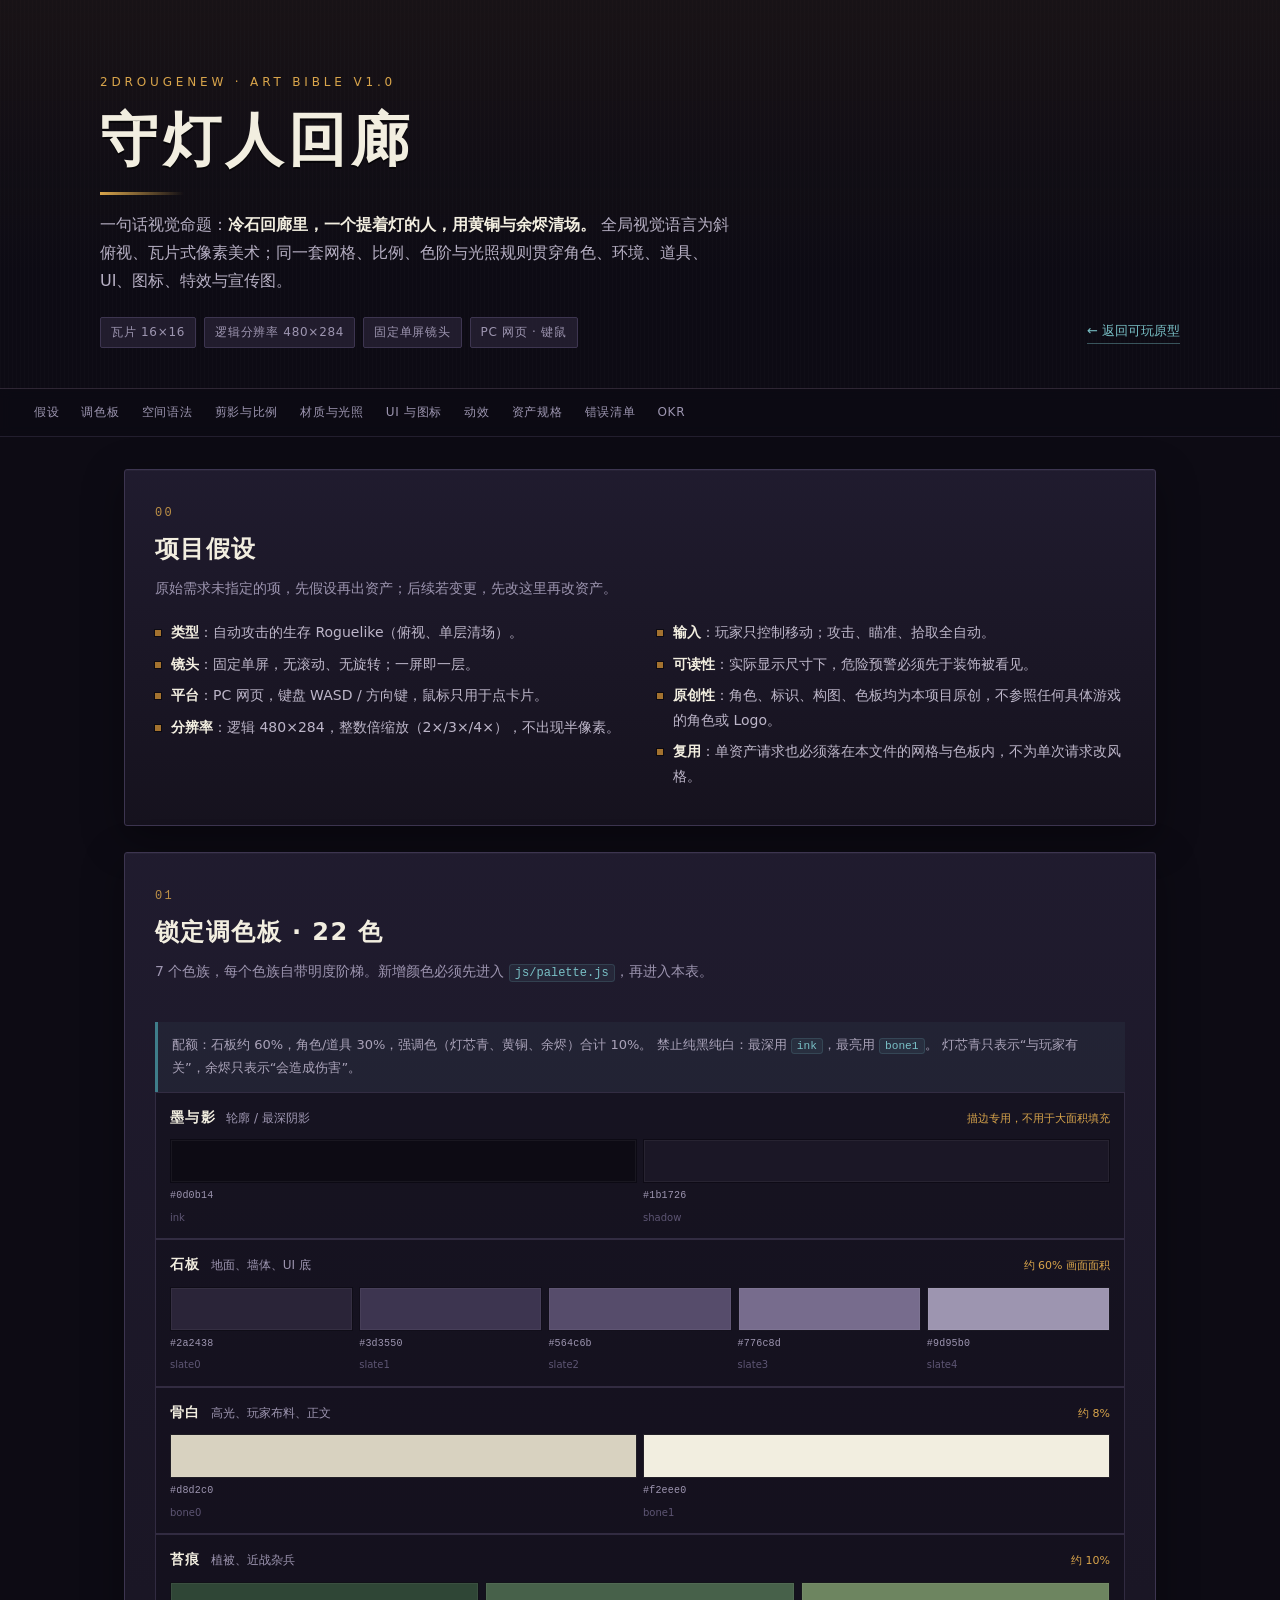
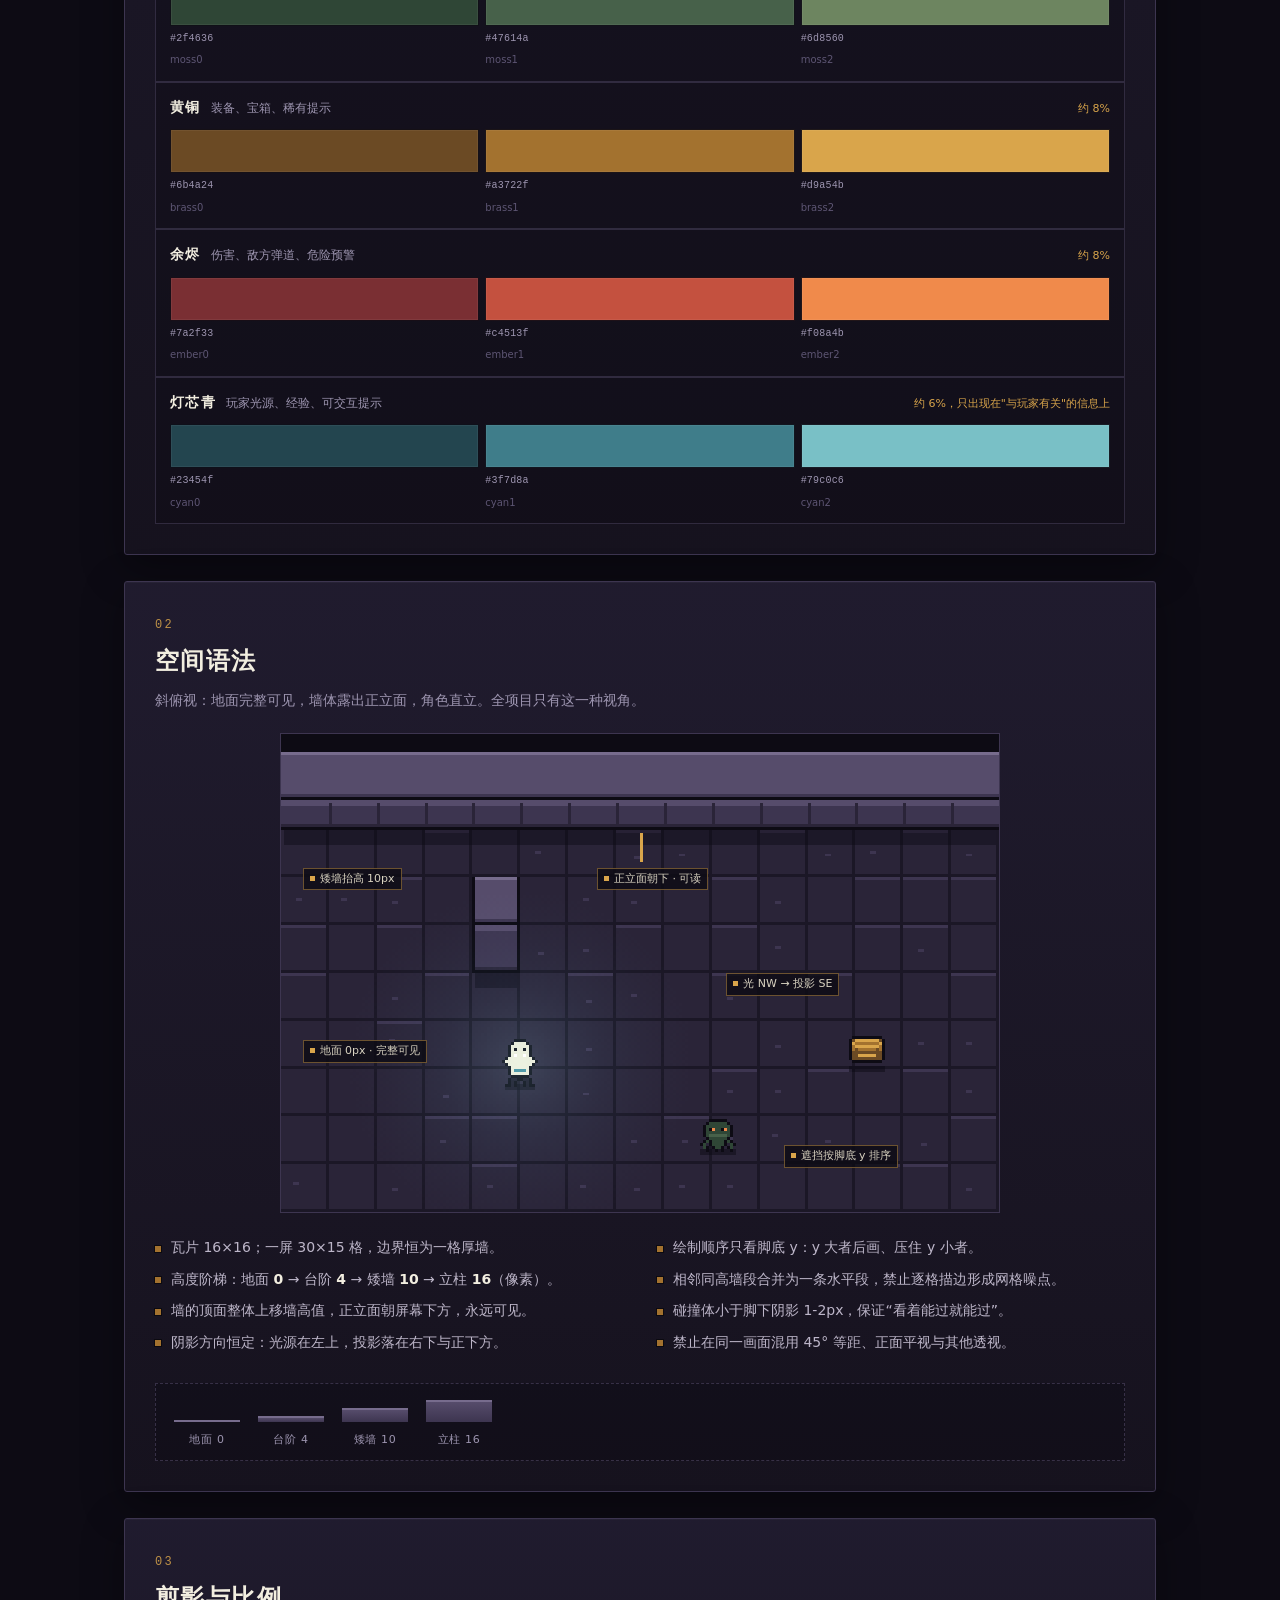
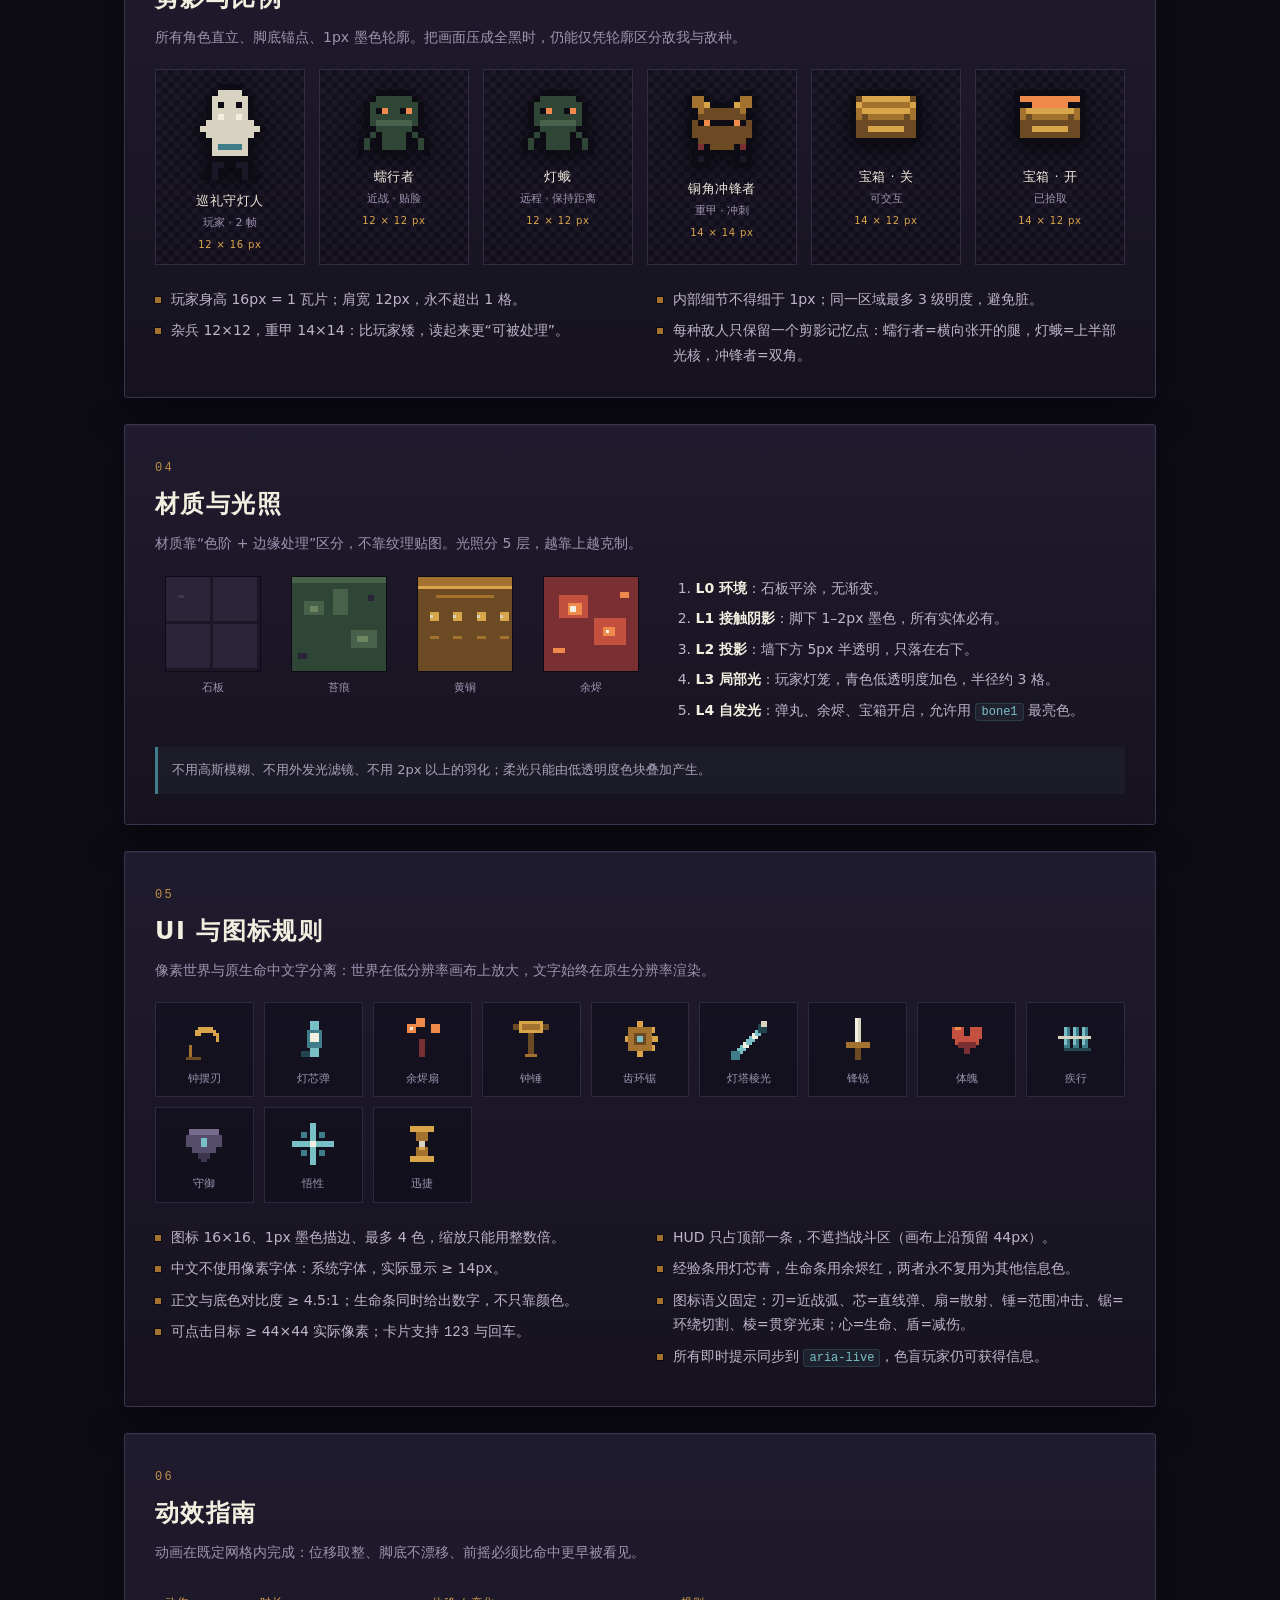
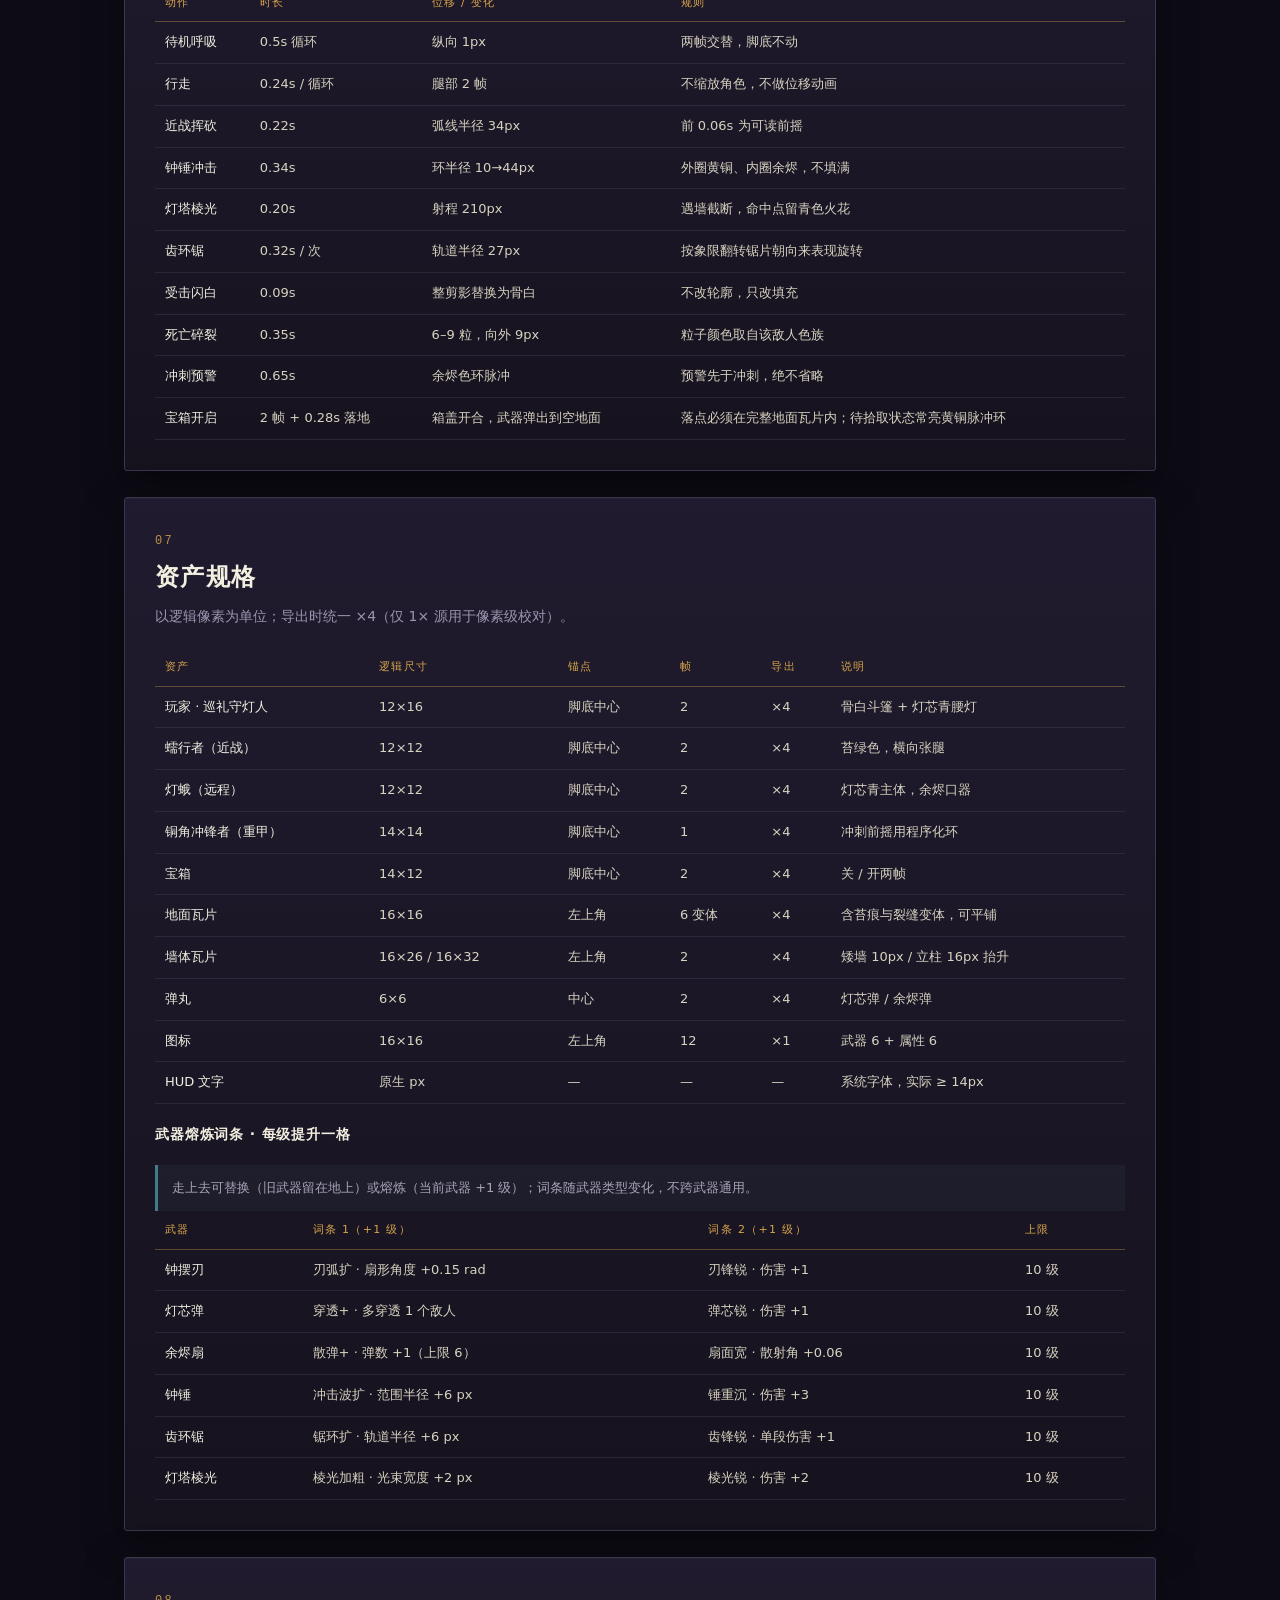
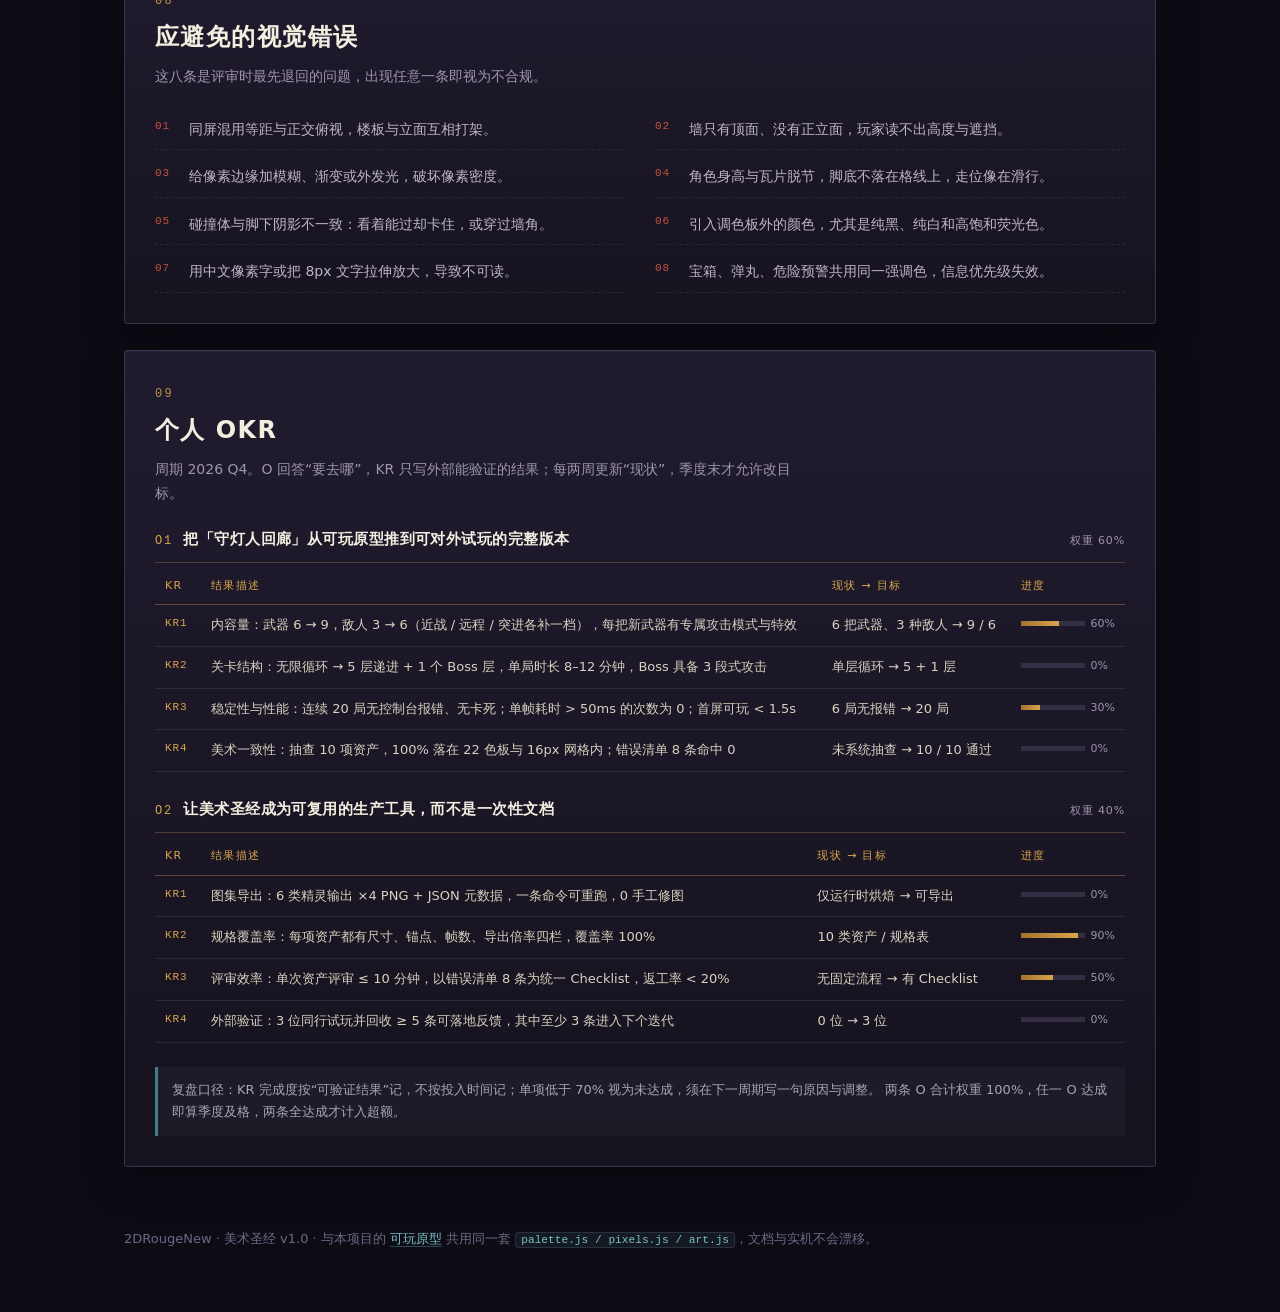
==== commit 639e40ff: "武器升级系统：掉落物 + 熔炼词条 + 三选一拾取面板 - 宝箱开启后武器落地，玩家走上去弹出替换/熔炼/跳过面板   · 替换：旧武器（含等级）留在地面，装备新武器   · 熔炼：当前武器 +1 级" ====
--- a/art-bible.html
+++ b/art-bible.html
@@ -187,7 +187,7 @@
       <tr><td>受击闪白</td><td>0.09s</td><td>整剪影替换为骨白</td><td>不改轮廓，只改填充</td></tr>
       <tr><td>死亡碎裂</td><td>0.35s</td><td>6–9 粒，向外 9px</td><td>粒子颜色取自该敌人色族</td></tr>
       <tr><td>冲刺预警</td><td>0.65s</td><td>余烬色环脉冲</td><td>预警先于冲刺，绝不省略</td></tr>
-      <tr><td>宝箱开启</td><td>2 帧 + 0.5s 粒子</td><td>箱盖开合</td><td>提示文字用 DOM，不缩放</td></tr>
+      <tr><td>宝箱开启</td><td>2 帧 + 0.28s 落地</td><td>箱盖开合，武器弹出到空地面</td><td>落点必须在完整地面瓦片内；待拾取状态常亮黄铜脉冲环</td></tr>
     </tbody>
   </table>
 </section>
@@ -213,6 +213,20 @@
       <tr><td>HUD 文字</td><td>原生 px</td><td>—</td><td>—</td><td>—</td><td>系统字体，实际 ≥ 14px</td></tr>
     </tbody>
   </table>
+
+  <h3 style="margin-top:18px;font-size:14px;letter-spacing:0.06em;color:var(--bone1);">武器熔炼词条 · 每级提升一格</h3>
+  <p class="note">走上去可替换（旧武器留在地上）或熔炼（当前武器 +1 级）；词条随武器类型变化，不跨武器通用。</p>
+  <table class="tbl">
+    <thead><tr><th>武器</th><th>词条 1（+1 级）</th><th>词条 2（+1 级）</th><th>上限</th></tr></thead>
+    <tbody>
+      <tr><td>钟摆刃</td><td>刃弧扩 · 扇形角度 +0.15 rad</td><td>刃锋锐 · 伤害 +1</td><td>10 级</td></tr>
+      <tr><td>灯芯弹</td><td>穿透+ · 多穿透 1 个敌人</td><td>弹芯锐 · 伤害 +1</td><td>10 级</td></tr>
+      <tr><td>余烬扇</td><td>散弹+ · 弹数 +1（上限 6）</td><td>扇面宽 · 散射角 +0.06</td><td>10 级</td></tr>
+      <tr><td>钟锤</td><td>冲击波扩 · 范围半径 +6 px</td><td>锤重沉 · 伤害 +3</td><td>10 级</td></tr>
+      <tr><td>齿环锯</td><td>锯环扩 · 轨道半径 +6 px</td><td>齿锋锐 · 单段伤害 +1</td><td>10 级</td></tr>
+      <tr><td>灯塔棱光</td><td>棱光加粗 · 光束宽度 +2 px</td><td>棱光锐 · 伤害 +2</td><td>10 级</td></tr>
+    </tbody>
+  </table>
 </section>
 
 <section id="avoid" class="card">
